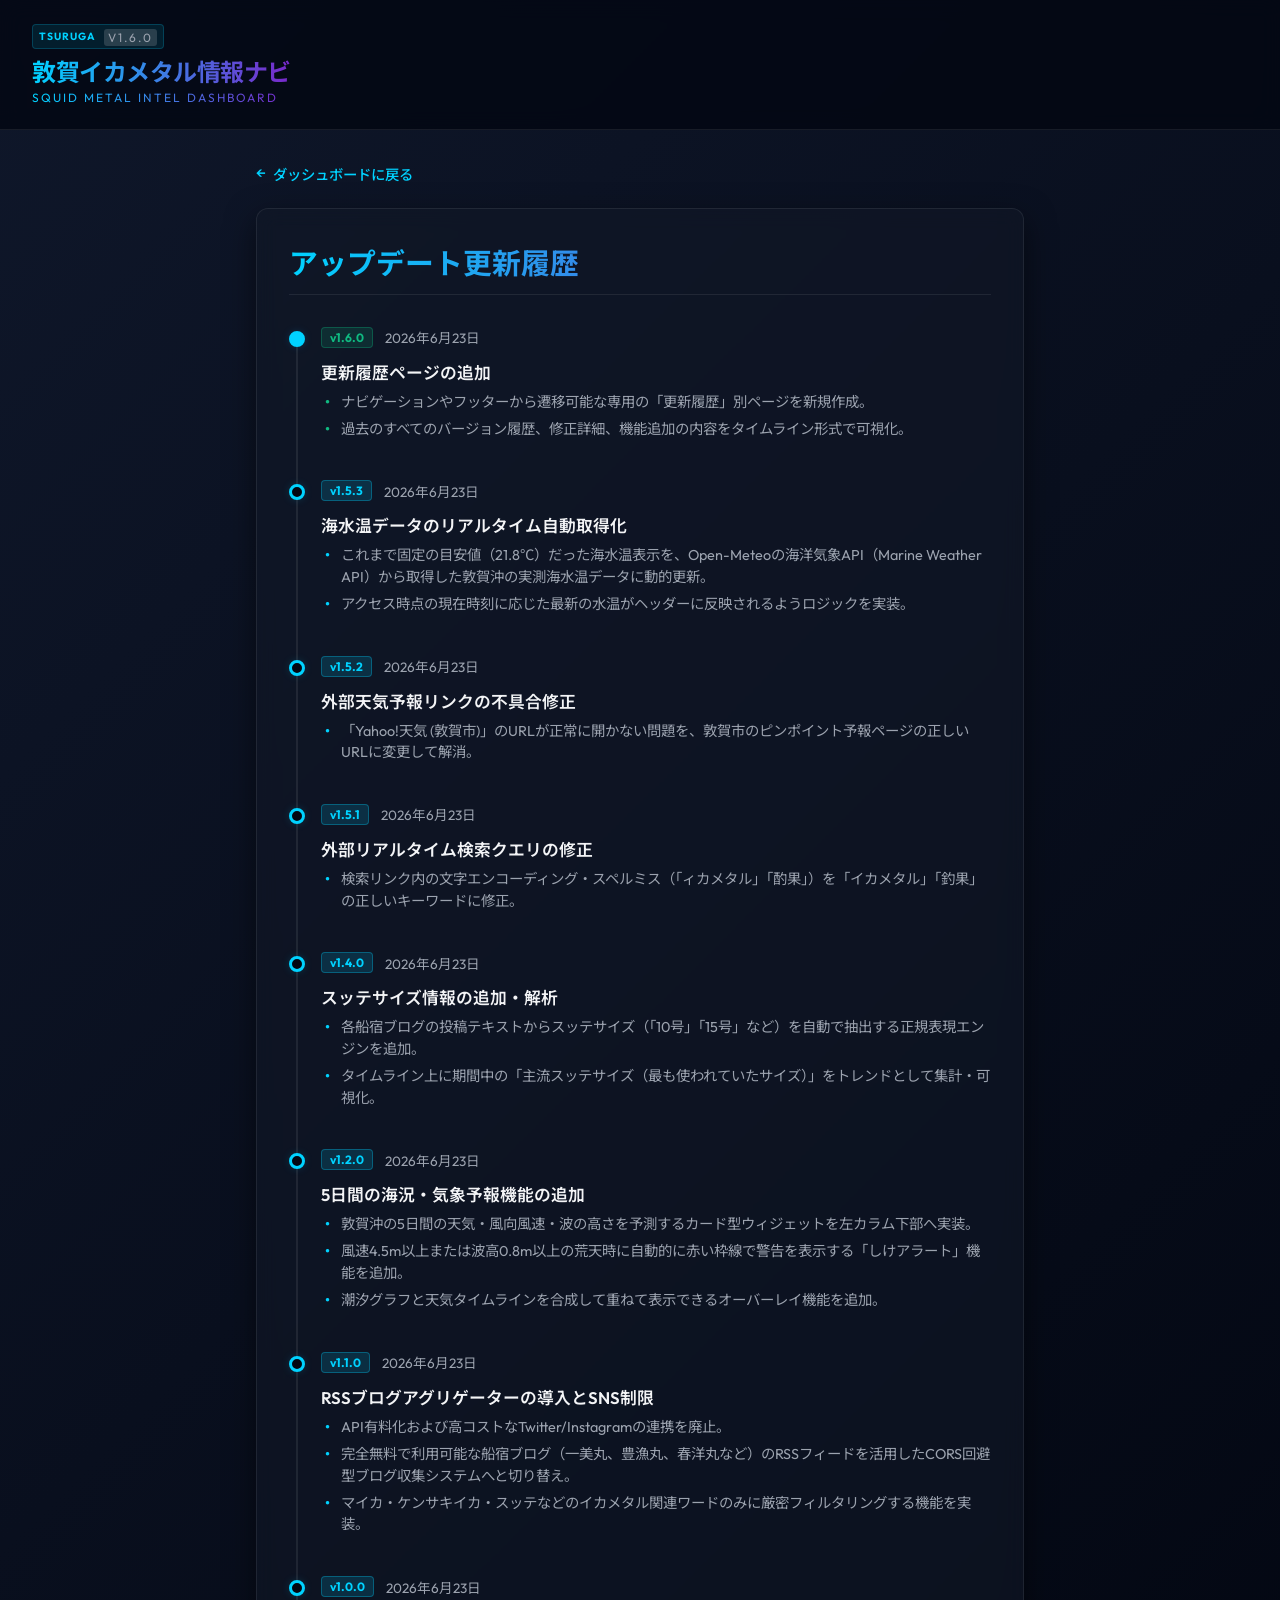
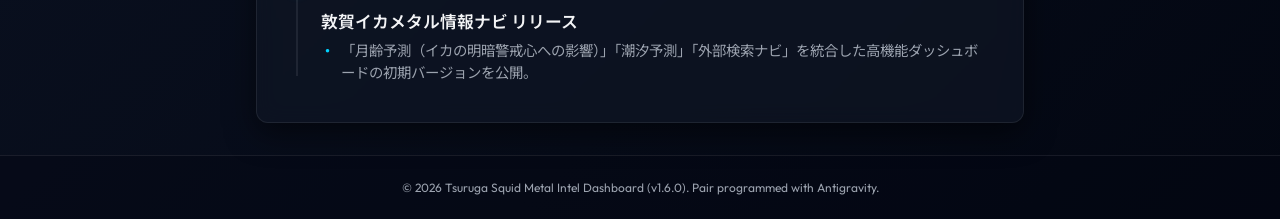
==== changelog.html @ 4ac55a9b "Add files via upload" ====
<!DOCTYPE html>
<html lang="ja">
<head>
  <meta charset="UTF-8">
  <meta name="viewport" content="width=device-width, initial-scale=1.0">
  <title>更新履歴 | 敦賀イカメタル情報ナビ</title>
  <link rel="preconnect" href="https://fonts.googleapis.com">
  <link rel="preconnect" href="https://fonts.gstatic.com" crossorigin>
  <link href="https://fonts.googleapis.com/css2?family=Outfit:wght@300;400;600;700&family=Noto+Sans+JP:wght@300;400;500;700&display=swap" rel="stylesheet">
  <link rel="stylesheet" href="style.css">
  <style>
    .changelog-container {
      max-width: 800px;
      margin: 2rem auto;
      padding: 0 1rem;
      flex: 1;
    }
    .back-link-wrapper {
      margin-bottom: 1.5rem;
    }
    .back-btn {
      display: inline-flex;
      align-items: center;
      gap: 0.5rem;
      color: var(--primary);
      text-decoration: none;
      font-size: 0.9rem;
      font-weight: 500;
      transition: opacity 0.2s ease;
    }
    .back-btn:hover {
      opacity: 0.8;
    }
    .changelog-card {
      background: var(--panel-bg);
      backdrop-filter: blur(10px);
      border: 1px solid var(--border-color);
      border-radius: 12px;
      padding: 2rem;
      box-shadow: 0 10px 30px rgba(0, 0, 0, 0.5);
    }
    .changelog-title {
      font-size: 1.8rem;
      font-weight: 700;
      margin-bottom: 2rem;
      background: var(--accent-gradient);
      -webkit-background-clip: text;
      -webkit-text-fill-color: transparent;
      border-bottom: 1px solid var(--border-color);
      padding-bottom: 0.75rem;
    }
    .timeline {
      position: relative;
      padding-left: 2rem;
    }
    .timeline::before {
      content: '';
      position: absolute;
      left: 7px;
      top: 0.5rem;
      bottom: 0.5rem;
      width: 2px;
      background: var(--border-color);
    }
    .timeline-item {
      position: relative;
      margin-bottom: 2.5rem;
    }
    .timeline-item:last-child {
      margin-bottom: 0;
    }
    .timeline-marker {
      position: absolute;
      left: -2rem;
      top: 0.25rem;
      width: 16px;
      height: 16px;
      border-radius: 50%;
      background: var(--bg-color);
      border: 3px solid var(--primary);
      box-shadow: 0 0 8px var(--primary-glow);
    }
    .timeline-item.latest .timeline-marker {
      background: var(--primary);
      animation: pulse 2s infinite;
    }
    .version-header {
      display: flex;
      align-items: center;
      gap: 0.75rem;
      margin-bottom: 0.75rem;
      flex-wrap: wrap;
    }
    .ver-badge {
      background: rgba(0, 210, 255, 0.15);
      color: var(--primary);
      border: 1px solid rgba(0, 210, 255, 0.3);
      font-size: 0.75rem;
      font-weight: 700;
      padding: 2px 8px;
      border-radius: 4px;
    }
    .timeline-item.latest .ver-badge {
      background: rgba(16, 185, 129, 0.15);
      color: var(--success);
      border-color: rgba(16, 185, 129, 0.3);
    }
    .ver-date {
      color: var(--text-secondary);
      font-size: 0.85rem;
    }
    .ver-summary {
      font-size: 1.05rem;
      font-weight: 600;
      color: var(--text-primary);
      margin-bottom: 0.5rem;
    }
    .ver-details {
      list-style-type: none;
      padding-left: 0;
    }
    .ver-details li {
      position: relative;
      padding-left: 1.25rem;
      margin-bottom: 0.35rem;
      font-size: 0.9rem;
      color: var(--text-secondary);
      line-height: 1.5;
    }
    .ver-details li::before {
      content: '•';
      position: absolute;
      left: 0.25rem;
      color: var(--primary);
      font-weight: bold;
    }
    .timeline-item.latest .ver-details li::before {
      color: var(--success);
    }
    
    @keyframes pulse {
      0% {
        box-shadow: 0 0 0 0 rgba(0, 210, 255, 0.7);
      }
      70% {
        box-shadow: 0 0 0 6px rgba(0, 210, 255, 0);
      }
      100% {
        box-shadow: 0 0 0 0 rgba(0, 210, 255, 0);
      }
    }
  </style>
</head>
<body class="dark-theme">
  <header class="app-header">
    <div class="header-logo-section">
      <div class="header-badge">TSURUGA <span class="version-badge">v1.6.0</span></div>
      <h1>敦賀イカメタル情報ナビ <span>Squid Metal Intel Dashboard</span></h1>
    </div>
  </header>

  <div class="changelog-container">
    <div class="back-link-wrapper">
      <a href="index.html" class="back-btn">
        <span>←</span> ダッシュボードに戻る
      </a>
    </div>

    <div class="changelog-card">
      <h2 class="changelog-title">アップデート更新履歴</h2>
      
      <div class="timeline">
        <!-- v1.6.0 -->
        <div class="timeline-item latest">
          <div class="timeline-marker"></div>
          <div class="version-header">
            <span class="ver-badge">v1.6.0</span>
            <span class="ver-date">2026年6月23日</span>
          </div>
          <div class="ver-summary">更新履歴ページの追加</div>
          <ul class="ver-details">
            <li>ナビゲーションやフッターから遷移可能な専用の「更新履歴」別ページを新規作成。</li>
            <li>過去のすべてのバージョン履歴、修正詳細、機能追加の内容をタイムライン形式で可視化。</li>
          </ul>
        </div>

        <!-- v1.5.3 -->
        <div class="timeline-item">
          <div class="timeline-marker"></div>
          <div class="version-header">
            <span class="ver-badge">v1.5.3</span>
            <span class="ver-date">2026年6月23日</span>
          </div>
          <div class="ver-summary">海水温データのリアルタイム自動取得化</div>
          <ul class="ver-details">
            <li>これまで固定の目安値（21.8℃）だった海水温表示を、Open-Meteoの海洋気象API（Marine Weather API）から取得した敦賀沖の実測海水温データに動的更新。</li>
            <li>アクセス時点の現在時刻に応じた最新の水温がヘッダーに反映されるようロジックを実装。</li>
          </ul>
        </div>

        <!-- v1.5.2 -->
        <div class="timeline-item">
          <div class="timeline-marker"></div>
          <div class="version-header">
            <span class="ver-badge">v1.5.2</span>
            <span class="ver-date">2026年6月23日</span>
          </div>
          <div class="ver-summary">外部天気予報リンクの不具合修正</div>
          <ul class="ver-details">
            <li>「Yahoo!天気 (敦賀市)」のURLが正常に開かない問題を、敦賀市のピンポイント予報ページの正しいURLに変更して解消。</li>
          </ul>
        </div>

        <!-- v1.5.0 - v1.5.1 -->
        <div class="timeline-item">
          <div class="timeline-marker"></div>
          <div class="version-header">
            <span class="ver-badge">v1.5.1</span>
            <span class="ver-date">2026年6月23日</span>
          </div>
          <div class="ver-summary">外部リアルタイム検索クエリの修正</div>
          <ul class="ver-details">
            <li>検索リンク内の文字エンコーディング・スペルミス（「ィカメタル」「酌果」）を「イカメタル」「釣果」の正しいキーワードに修正。</li>
          </ul>
        </div>

        <!-- v1.3.0 - v1.4.0 -->
        <div class="timeline-item">
          <div class="timeline-marker"></div>
          <div class="version-header">
            <span class="ver-badge">v1.4.0</span>
            <span class="ver-date">2026年6月23日</span>
          </div>
          <div class="ver-summary">スッテサイズ情報の追加・解析</div>
          <ul class="ver-details">
            <li>各船宿ブログの投稿テキストからスッテサイズ（「10号」「15号」など）を自動で抽出する正規表現エンジンを追加。</li>
            <li>タイムライン上に期間中の「主流スッテサイズ（最も使われていたサイズ）」をトレンドとして集計・可視化。</li>
          </ul>
        </div>

        <!-- v1.2.0 -->
        <div class="timeline-item">
          <div class="timeline-marker"></div>
          <div class="version-header">
            <span class="ver-badge">v1.2.0</span>
            <span class="ver-date">2026年6月23日</span>
          </div>
          <div class="ver-summary">5日間の海況・気象予報機能の追加</div>
          <ul class="ver-details">
            <li>敦賀沖の5日間の天気・風向風速・波の高さを予測するカード型ウィジェットを左カラム下部へ実装。</li>
            <li>風速4.5m以上または波高0.8m以上の荒天時に自動的に赤い枠線で警告を表示する「しけアラート」機能を追加。</li>
            <li>潮汐グラフと天気タイムラインを合成して重ねて表示できるオーバーレイ機能を追加。</li>
          </ul>
        </div>

        <!-- v1.1.0 -->
        <div class="timeline-item">
          <div class="timeline-marker"></div>
          <div class="version-header">
            <span class="ver-badge">v1.1.0</span>
            <span class="ver-date">2026年6月23日</span>
          </div>
          <div class="ver-summary">RSSブログアグリゲーターの導入とSNS制限</div>
          <ul class="ver-details">
            <li>API有料化および高コストなTwitter/Instagramの連携を廃止。</li>
            <li>完全無料で利用可能な船宿ブログ（一美丸、豊漁丸、春洋丸など）のRSSフィードを活用したCORS回避型ブログ収集システムへと切り替え。</li>
            <li>マイカ・ケンサキイカ・スッテなどのイカメタル関連ワードのみに厳密フィルタリングする機能を実装。</li>
          </ul>
        </div>

        <!-- v1.0.0 -->
        <div class="timeline-item">
          <div class="timeline-marker"></div>
          <div class="version-header">
            <span class="ver-badge">v1.0.0</span>
            <span class="ver-date">2026年6月23日</span>
          </div>
          <div class="ver-summary">敦賀イカメタル情報ナビ リリース</div>
          <ul class="ver-details">
            <li>「月齢予測（イカの明暗警戒心への影響）」「潮汐予測」「外部検索ナビ」を統合した高機能ダッシュボードの初期バージョンを公開。</li>
          </ul>
        </div>
      </div>
    </div>
  </div>

  <footer class="app-footer">
    <p>&copy; 2026 Tsuruga Squid Metal Intel Dashboard (v1.6.0). Pair programmed with Antigravity.</p>
  </footer>
</body>
</html>
---- style.css ----
:root {
  --bg-color: #030712;
  --panel-bg: rgba(17, 24, 39, 0.6);
  --border-color: rgba(255, 255, 255, 0.08);
  --text-primary: #f3f4f6;
  --text-secondary: #9ca3af;
  
  --primary: #00d2ff;
  --primary-glow: rgba(0, 210, 255, 0.15);
  --success: #10b981;
  --warning: #f59e0b;
  --danger: #ef4444;
  
  --twitter: #1da1f2;
  --instagram: linear-gradient(45deg, #f09433 0%, #e6683c 25%, #dc2743 50%, #cc2366 75%, #bc1888 100%);
  --blog: #10b981;

  --ocean-gradient: linear-gradient(135deg, #0f172a 0%, #030712 100%);
  --accent-gradient: linear-gradient(90deg, #00d2ff 0%, #7928ca 100%);
  --moon-gradient: radial-gradient(circle at 30% 30%, #fffae0 0%, #dfd3a8 70%, #9e936d 100%);
}

* {
  box-sizing: border-box;
  margin: 0;
  padding: 0;
  font-family: 'Outfit', 'Noto Sans JP', sans-serif;
  scrollbar-width: thin;
  scrollbar-color: rgba(255, 255, 255, 0.2) transparent;
}

/* Scrollbar customization */
::-webkit-scrollbar {
  width: 6px;
  height: 6px;
}
::-webkit-scrollbar-track {
  background: transparent;
}
::-webkit-scrollbar-thumb {
  background: rgba(255, 255, 255, 0.2);
  border-radius: 4px;
}
::-webkit-scrollbar-thumb:hover {
  background: rgba(255, 255, 255, 0.4);
}

body {
  background: var(--bg-color);
  background-image: var(--ocean-gradient);
  color: var(--text-primary);
  min-height: 100vh;
  display: flex;
  flex-direction: column;
}

/* Header */
.app-header {
  display: flex;
  justify-content: space-between;
  align-items: center;
  padding: 1.5rem 2rem;
  background: rgba(3, 7, 18, 0.8);
  backdrop-filter: blur(10px);
  border-bottom: 1px solid var(--border-color);
}

.header-logo-section h1 {
  font-size: 1.5rem;
  font-weight: 700;
  letter-spacing: -0.5px;
  background: var(--accent-gradient);
  -webkit-background-clip: text;
  -webkit-text-fill-color: transparent;
  display: flex;
  flex-direction: column;
}

.header-logo-section span {
  font-size: 0.75rem;
  font-weight: 400;
  letter-spacing: 2px;
  color: var(--text-secondary);
  text-transform: uppercase;
  margin-top: 2px;
}

.header-badge {
  display: flex;
  align-items: center;
  gap: 0.5rem;
  background: rgba(0, 210, 255, 0.1);
  color: var(--primary);
  border: 1px solid rgba(0, 210, 255, 0.2);
  font-size: 0.65rem;
  font-weight: 700;
  padding: 2px 6px;
  border-radius: 4px;
  letter-spacing: 1px;
  margin-bottom: 0.25rem;
  width: fit-content;
}

.version-badge {
  background: rgba(255, 255, 255, 0.15);
  color: white;
  padding: 1px 4px;
  border-radius: 3px;
  font-size: 0.6rem;
  font-weight: 400;
}

.header-stats {
  display: flex;
  gap: 2rem;
}

.stat-item {
  display: flex;
  flex-direction: column;
  align-items: flex-end;
}

.stat-item .label {
  font-size: 0.7rem;
  color: var(--text-secondary);
  text-transform: uppercase;
  letter-spacing: 0.5px;
}

.stat-item .value {
  font-size: 1.2rem;
  font-weight: 600;
  color: var(--primary);
}

/* Dashboard Layout (2 Columns) */
.dashboard-grid {
  display: grid;
  grid-template-columns: 1fr 1.6fr;
  gap: 1.5rem;
  padding: 1.5rem 2rem;
  flex-grow: 1;
}

@media (max-width: 1000px) {
  .dashboard-grid {
    grid-template-columns: 1fr;
  }
}

/* Card Styling */
.grid-card {
  background: var(--panel-bg);
  backdrop-filter: blur(12px);
  -webkit-backdrop-filter: blur(12px);
  border: 1px solid var(--border-color);
  border-radius: 16px;
  display: flex;
  flex-direction: column;
  overflow: hidden;
  position: relative;
  transition: transform 0.2s ease, box-shadow 0.2s ease;
}

.grid-card:hover {
  box-shadow: 0 8px 30px rgba(0, 0, 0, 0.4);
}

.card-header {
  padding: 1.25rem;
  border-bottom: 1px solid var(--border-color);
  display: flex;
  align-items: center;
  gap: 0.75rem;
  background: rgba(255, 255, 255, 0.02);
}

.header-icon {
  font-size: 1.25rem;
}

.card-header h2 {
  font-size: 1.1rem;
  font-weight: 600;
}

.card-content {
  padding: 1.25rem;
  display: flex;
  flex-direction: column;
  gap: 1.25rem;
  flex-grow: 1;
}

.divider {
  height: 1px;
  background: var(--border-color);
  width: 100%;
}

/* Moon Layout & Forecast */
.moon-visual-wrapper {
  display: flex;
  flex-direction: column;
  gap: 1.25rem;
  background: rgba(255, 255, 255, 0.02);
  padding: 1.25rem;
  border-radius: 12px;
  border: 1px solid rgba(255, 255, 255, 0.04);
}

.moon-main-section {
  display: flex;
  align-items: center;
  gap: 1.5rem;
}

.moon-disk {
  position: relative;
  width: 64px;
  height: 64px;
  border-radius: 50%;
  background: var(--moon-gradient);
  overflow: hidden;
  box-shadow: 0 0 16px rgba(255, 250, 224, 0.3);
  flex-shrink: 0;
}

.moon-shadow {
  position: absolute;
  top: 0;
  left: 0;
  width: 100%;
  height: 100%;
  background: rgba(3, 7, 18, 0.85);
  border-radius: 50%;
  transition: transform 0.3s ease;
}

.moon-details h3 {
  font-size: 0.85rem;
  color: var(--text-secondary);
  margin-bottom: 0.25rem;
}

.moon-age-text {
  font-size: 1.1rem;
  font-weight: 600;
}

.moon-light-text {
  font-size: 0.8rem;
  color: var(--text-secondary);
}

.moon-forecast-section {
  display: flex;
  flex-direction: column;
  gap: 0.5rem;
}

.moon-forecast-section h4 {
  font-size: 0.75rem;
  color: var(--text-secondary);
  text-transform: uppercase;
  letter-spacing: 0.5px;
}

.forecast-row {
  display: grid;
  grid-template-columns: repeat(4, 1fr);
  gap: 0.5rem;
}

.forecast-item {
  background: rgba(255, 255, 255, 0.02);
  border: 1px solid rgba(255, 255, 255, 0.05);
  padding: 0.6rem 0.4rem;
  border-radius: 8px;
  text-align: center;
  display: flex;
  flex-direction: column;
  gap: 0.2;
}

.forecast-date {
  font-size: 0.65rem;
  color: var(--text-secondary);
  font-weight: 500;
}

.forecast-age {
  font-size: 0.85rem;
  font-weight: 700;
  color: var(--primary);
}

.forecast-name {
  font-size: 0.65rem;
  color: var(--text-primary);
}

.forecast-ill {
  font-size: 0.65rem;
  color: var(--text-secondary);
}

.tackle-tip {
  font-size: 0.75rem;
  color: var(--primary);
  line-height: 1.4;
  border-top: 1px dashed rgba(255, 255, 255, 0.06);
  padding-top: 0.75rem;
}

/* Tide Graph & Times */
.tide-graph-section h3, .weather-wind-widget h3, .sns-feed-section h3 {
  font-size: 0.85rem;
  color: var(--text-secondary);
  text-transform: uppercase;
  letter-spacing: 0.5px;
  margin-bottom: 0.75rem;
}

.canvas-container {
  width: 100%;
  height: 120px;
  position: relative;
}

.tide-times {
  display: flex;
  justify-content: space-between;
  margin-top: 0.5rem;
}

.tide-time-box {
  background: rgba(255, 255, 255, 0.03);
  padding: 0.4rem 0.6rem;
  border-radius: 6px;
  border: 1px solid rgba(255, 255, 255, 0.05);
  text-align: center;
}

.tide-time-box .time-lbl {
  font-size: 0.65rem;
  color: var(--text-secondary);
  display: block;
}

.tide-time-box .time-val {
  font-size: 0.8rem;
  font-weight: 600;
}

/* 5-Day Weather Forecast Widget */
.weather-forecast-grid {
  display: grid;
  grid-template-columns: repeat(5, 1fr);
  gap: 0.4rem;
  margin-top: 0.5rem;
}

.weather-forecast-card {
  background: rgba(255, 255, 255, 0.02);
  border: 1px solid rgba(255, 255, 255, 0.05);
  padding: 0.6rem 0.4rem;
  border-radius: 8px;
  text-align: center;
  display: flex;
  flex-direction: column;
  gap: 0.3rem;
  transition: transform 0.2s, border-color 0.2s;
}

.weather-forecast-card:hover {
  transform: translateY(-1px);
  border-color: rgba(255, 255, 255, 0.1);
}

.weather-forecast-card.rough-sea {
  border-color: rgba(239, 68, 68, 0.3);
  background: rgba(239, 68, 68, 0.01);
}

.weather-forecast-card .w-date {
  font-size: 0.65rem;
  color: var(--text-secondary);
  font-weight: 500;
}

.weather-forecast-card .w-icon {
  font-size: 1.2rem;
  margin: 0.1rem 0;
}

.weather-forecast-card .w-cond {
  font-size: 0.65rem;
  font-weight: 600;
  color: var(--text-primary);
}

.weather-forecast-card .w-wind {
  font-size: 0.6rem;
  color: var(--text-secondary);
  line-height: 1.25;
}

.weather-forecast-card .w-wave {
  font-size: 0.65rem;
  font-weight: 700;
  color: var(--primary);
}

.weather-forecast-card.rough-sea .w-wave {
  color: var(--danger);
}

/* Timeline Trend Styles (Grouped by 3 days) */
.trends-timeline-section {
  display: flex;
  flex-direction: column;
  gap: 0.75rem;
}

.trends-section-header {
  display: flex;
  justify-content: space-between;
  align-items: center;
}

.trends-section-header h3 {
  font-size: 0.85rem;
  color: var(--text-secondary);
  text-transform: uppercase;
  letter-spacing: 0.5px;
  margin-bottom: 0;
}

.timeline-helper-text {
  font-size: 0.65rem;
  color: var(--text-secondary);
  opacity: 0.7;
}

.trends-timeline {
  display: flex;
  gap: 1rem;
  overflow-x: auto;
  padding: 0.25rem 0.25rem 0.75rem 0.25rem;
}

.timeline-period-card {
  flex: 0 0 170px;
  background: rgba(255, 255, 255, 0.02);
  border: 1px solid rgba(255, 255, 255, 0.04);
  padding: 1rem;
  border-radius: 12px;
  display: flex;
  flex-direction: column;
  gap: 0.65rem;
  transition: transform 0.2s, border-color 0.2s;
  position: relative;
}

.timeline-period-card:hover {
  transform: translateY(-2px);
  border-color: rgba(0, 210, 255, 0.2);
}

.timeline-period-card.has-data {
  border-top: 3px solid var(--primary);
  background: rgba(0, 210, 255, 0.01);
}

.timeline-period-card.no-data {
  opacity: 0.5;
}

.period-label {
  font-size: 0.75rem;
  font-weight: 700;
  color: var(--text-primary);
  background: rgba(255, 255, 255, 0.05);
  padding: 3px 6px;
  border-radius: 6px;
  text-align: center;
}

.period-stat {
  display: flex;
  flex-direction: column;
  gap: 0.15rem;
}

.period-stat-lbl {
  color: var(--text-secondary);
  font-size: 0.65rem;
  text-align: left;
}

.period-stat-val {
  font-size: 0.85rem;
  font-weight: 700;
  color: var(--primary);
  text-align: right;
}

.period-stat-val.ct-val {
  color: var(--success);
}

.color-tag {
  font-size: 0.65rem;
  padding: 2px 6px;
  border-radius: 12px;
  font-weight: 600;
  display: inline-block;
}

.col-redgreen {
  background: linear-gradient(90deg, #dc2626 50%, #16a34a 50%);
  color: white;
}

.col-purple {
  background: #7c3aed;
  color: white;
  box-shadow: 0 0 10px rgba(124, 58, 237, 0.2);
}

.col-glow {
  background: #eab308;
  color: black;
  box-shadow: 0 0 10px rgba(234, 179, 8, 0.2);
}

.col-redyellow {
  background: linear-gradient(90deg, #dc2626 50%, #eab308 50%);
  color: white;
}

.col-blue {
  background: #2563eb;
  color: white;
}

/* Feed Section Styles */
.feed-item {
  background: rgba(255, 255, 255, 0.02);
  border: 1px solid rgba(255, 255, 255, 0.04);
  border-left: 4px solid var(--text-secondary);
  padding: 0.85rem;
  border-radius: 8px;
  display: flex;
  flex-direction: column;
  gap: 0.5rem;
}

.feed-item.media-twitter {
  border-left-color: var(--twitter);
}

.feed-item.media-instagram {
  border-left-color: #dc2743;
}

.feed-item.media-blog {
  border-left-color: var(--blog);
}

.feed-item-header {
  display: flex;
  justify-content: space-between;
  font-size: 0.75rem;
}

.feed-poster {
  font-weight: 600;
}

.feed-poster a {
  color: var(--text-primary);
  text-decoration: none;
  display: inline-flex;
  align-items: center;
  gap: 2px;
}

.feed-poster a:hover {
  color: var(--primary);
}

.feed-media-badge {
  padding: 2px 6px;
  border-radius: 4px;
  font-weight: 600;
  font-size: 0.65rem;
  color: white;
}

.badge-twitter {
  background: var(--twitter);
}

.badge-instagram {
  background: var(--instagram);
}

.badge-blog {
  background: var(--blog);
}

.feed-body {
  font-size: 0.8rem;
  color: var(--text-secondary);
  line-height: 1.4;
}

.feed-extracted-data {
  display: flex;
  gap: 0.5rem;
  flex-wrap: wrap;
  border-top: 1px dashed rgba(255, 255, 255, 0.05);
  padding-top: 6px;
  margin-top: 2px;
}

.extracted-badge {
  font-size: 0.7rem;
  padding: 2px 6px;
  border-radius: 4px;
}

.ext-catch {
  background: rgba(16, 185, 129, 0.1);
  color: var(--success);
  border: 1px solid rgba(16, 185, 129, 0.2);
}

.ext-depth {
  background: rgba(0, 210, 255, 0.1);
  color: var(--primary);
  border: 1px solid rgba(0, 210, 255, 0.2);
}

.ext-color {
  background: rgba(245, 158, 11, 0.1);
  color: var(--warning);
  border: 1px solid rgba(245, 158, 11, 0.2);
}

.ext-sutte {
  background: rgba(139, 92, 246, 0.1);
  color: #a78bfa;
  border: 1px solid rgba(139, 92, 246, 0.2);
}

/* Sync Loading Overlay */
.sync-loader-overlay {
  position: absolute;
  top: 0;
  left: 0;
  width: 100%;
  height: 100%;
  background: rgba(3, 7, 18, 0.9);
  display: flex;
  flex-direction: column;
  justify-content: center;
  align-items: center;
  gap: 1rem;
  z-index: 10;
  backdrop-filter: blur(8px);
}

.loader-spinner {
  width: 40px;
  height: 40px;
  border: 4px solid rgba(0, 210, 255, 0.1);
  border-top-color: var(--primary);
  border-radius: 50%;
  animation: spin 1s linear infinite;
}

@keyframes spin {
  to { transform: rotate(360deg); }
}

.hidden {
  display: none !important;
}

.feed-controls {
  display: flex;
  flex-direction: column;
  gap: 0.75rem;
  margin-bottom: 1rem;
}

#feed-search {
  width: 100%;
  background: rgba(3, 7, 18, 0.5);
  border: 1px solid var(--border-color);
  padding: 0.6rem 0.8rem;
  border-radius: 8px;
  color: var(--text-primary);
  font-size: 0.85rem;
}

#feed-search:focus {
  outline: none;
  border-color: var(--primary);
}

.media-filter-bar {
  display: flex;
  gap: 0.4rem;
  flex-wrap: wrap;
}

.m-filter-btn {
  background: rgba(255, 255, 255, 0.03);
  border: 1px solid rgba(255, 255, 255, 0.06);
  padding: 4px 10px;
  border-radius: 6px;
  color: var(--text-secondary);
  font-size: 0.7rem;
  cursor: pointer;
  transition: all 0.2s;
}

.m-filter-btn:hover, .m-filter-btn.active {
  background: rgba(255, 255, 255, 0.1);
  color: var(--text-primary);
  border-color: rgba(255, 255, 255, 0.2);
}

.feed-list-container {
  max-height: 480px;
  overflow-y: auto;
  padding-right: 4px;
}

.feed-list {
  list-style: none;
  display: flex;
  flex-direction: column;
  gap: 0.75rem;
}

/* Footer */
.app-footer {
  text-align: center;
  padding: 1.5rem;
  font-size: 0.75rem;
  color: var(--text-secondary);
  border-top: 1px solid var(--border-color);
  background: rgba(3, 7, 18, 0.4);
}

/* Search Navigation Widget */
.search-nav-widget {
  display: flex;
  flex-direction: column;
  gap: 0.5rem;
}

.search-nav-links {
  display: grid;
  grid-template-columns: 1fr 1fr;
  gap: 0.5rem;
}

.search-nav-item {
  display: flex;
  align-items: center;
  gap: 0.75rem;
  background: rgba(255, 255, 255, 0.02);
  border: 1px solid rgba(255, 255, 255, 0.05);
  padding: 0.75rem;
  border-radius: 8px;
  text-decoration: none;
  color: var(--text-primary);
  transition: all 0.2s;
}

.search-nav-item:hover {
  background: rgba(0, 210, 255, 0.05);
  border-color: rgba(0, 210, 255, 0.2);
  transform: translateY(-1px);
}

.search-nav-icon {
  font-size: 1.25rem;
}

.search-nav-text {
  display: flex;
  flex-direction: column;
  gap: 0.1rem;
}

.search-nav-title {
  font-size: 0.75rem;
  font-weight: 600;
  color: var(--primary);
}

.search-nav-desc {
  font-size: 0.6rem;
  color: var(--text-secondary);
}

@media (max-width: 480px) {
  .search-nav-links {
    grid-template-columns: 1fr;
  }
}

/* Mobile Optimizations */
@media (max-width: 768px) {
  .app-header {
    flex-direction: column;
    align-items: flex-start;
    gap: 1rem;
    padding: 1.25rem 1rem;
  }
  
  .header-stats {
    width: 100%;
    display: flex;
    justify-content: space-between;
    gap: 0.5rem;
    border-top: 1px solid var(--border-color);
    padding-top: 0.75rem;
  }

  .stat-item {
    align-items: flex-start;
  }

  .dashboard-grid {
    padding: 1rem 0.75rem;
    gap: 1rem;
  }

  .moon-main-section {
    gap: 1rem;
  }

  .moon-disk {
    width: 52px;
    height: 52px;
  }

  .moon-age-text {
    font-size: 1rem;
  }
}

@media (max-width: 480px) {
  .forecast-row {
    grid-template-columns: repeat(2, 1fr);
    gap: 0.4rem;
  }

  .tide-times {
    display: grid;
    grid-template-columns: repeat(2, 1fr);
    gap: 0.4rem;
  }

  .tide-time-box {
    padding: 0.35rem;
  }

  .weather-forecast-grid {
    grid-template-columns: 1fr;
    gap: 0.4rem;
  }

  .weather-forecast-card {
    flex-direction: row;
    justify-content: space-between;
    align-items: center;
    padding: 0.6rem 0.8rem;
    text-align: left;
  }

  .weather-forecast-card .w-icon {
    font-size: 1rem;
    margin: 0;
  }

  .weather-forecast-card .w-wind {
    text-align: right;
  }

  .trends-timeline {
    gap: 0.75rem;
  }

  .timeline-period-card {
    flex: 0 0 145px;
    padding: 0.75rem;
  }

  .period-label {
    font-size: 0.7rem;
  }

  .media-filter-bar {
    display: grid;
    grid-template-columns: repeat(2, 1fr);
    gap: 0.35rem;
    width: 100%;
  }

  .m-filter-btn {
    text-align: center;
    padding: 6px;
  }
}
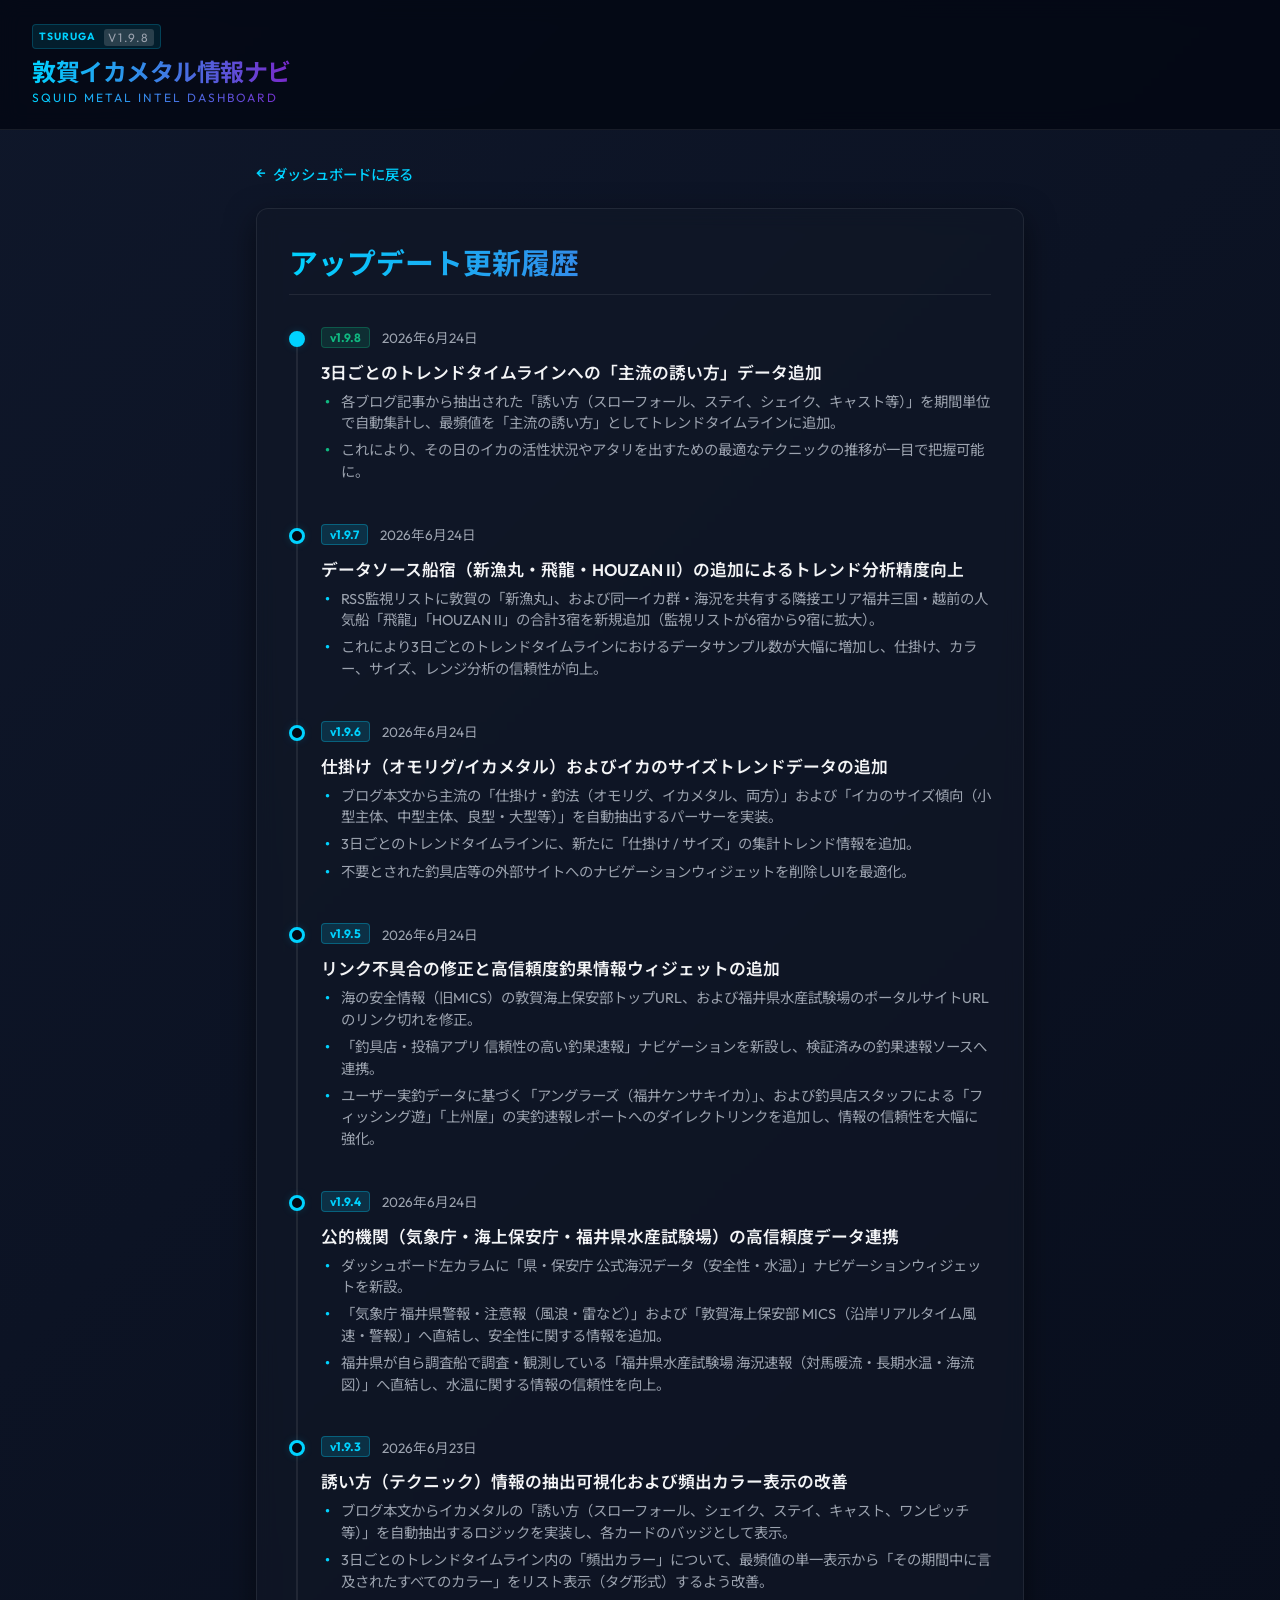
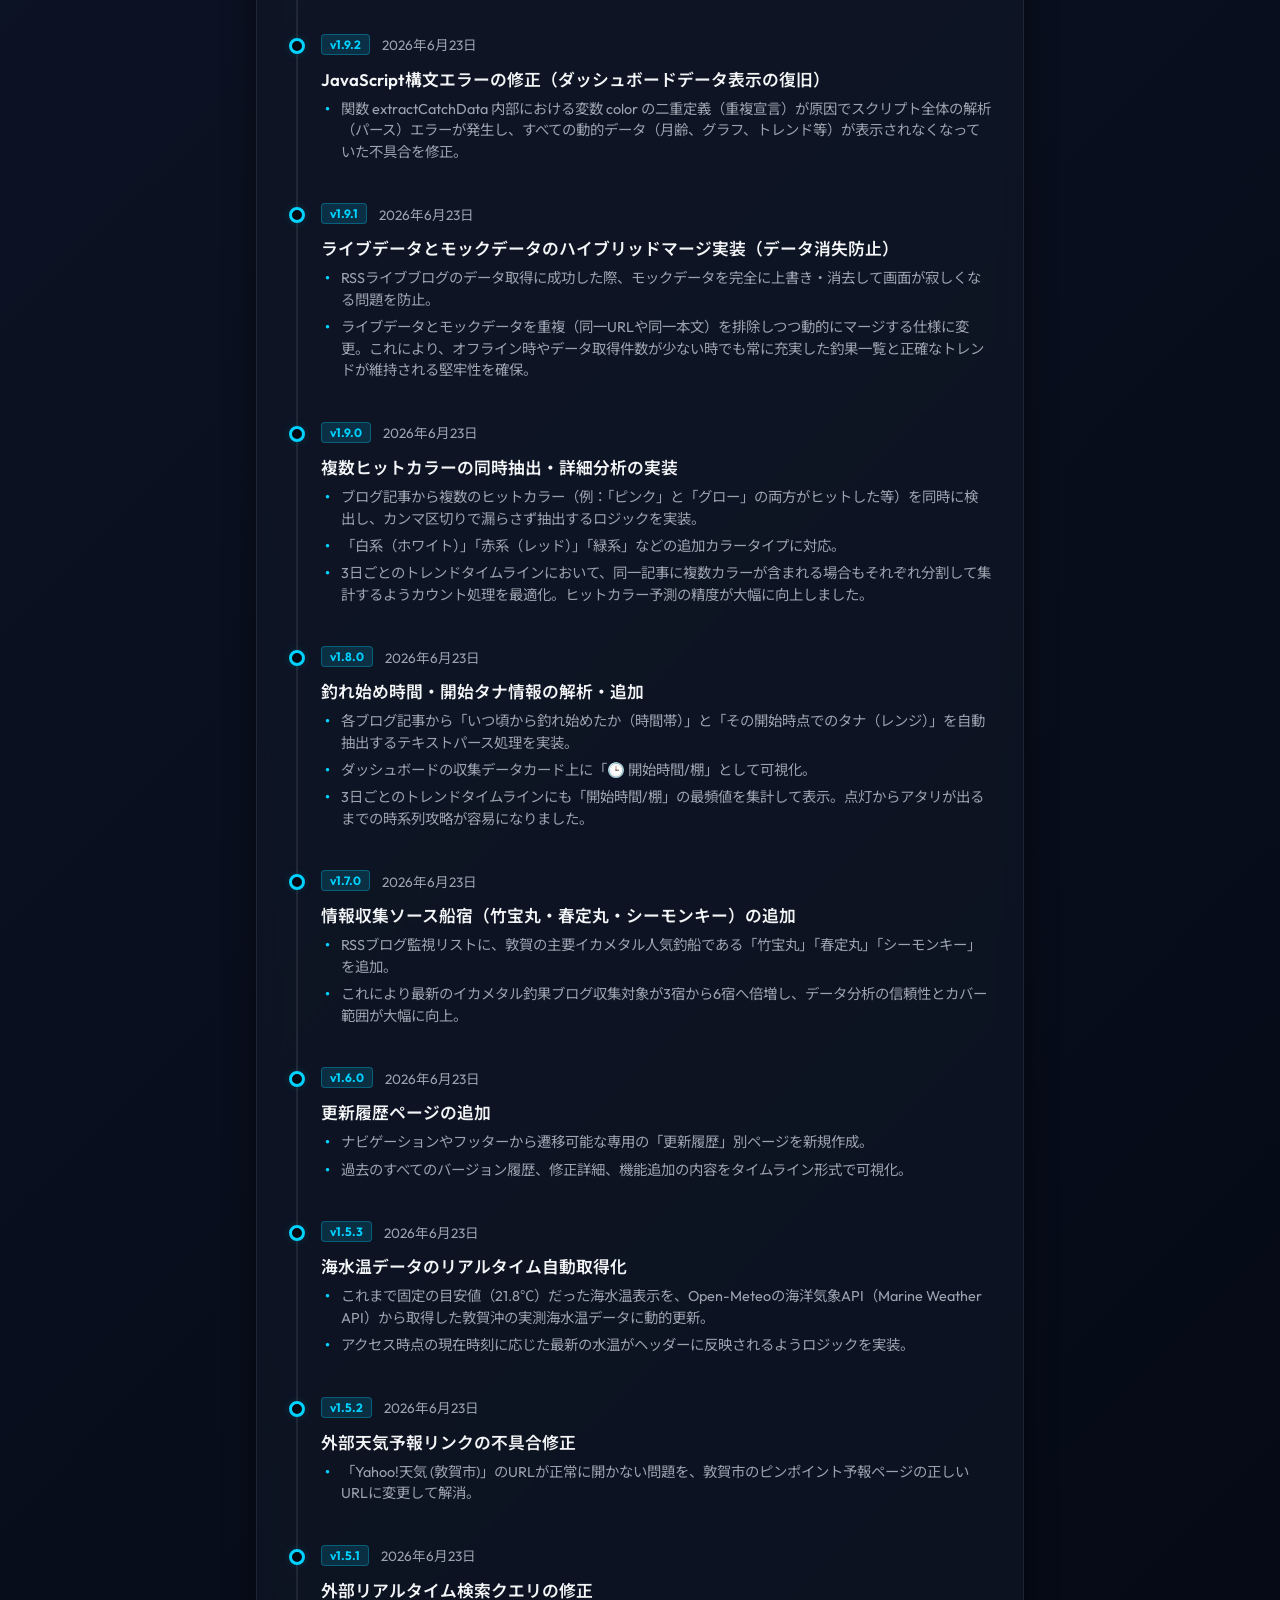
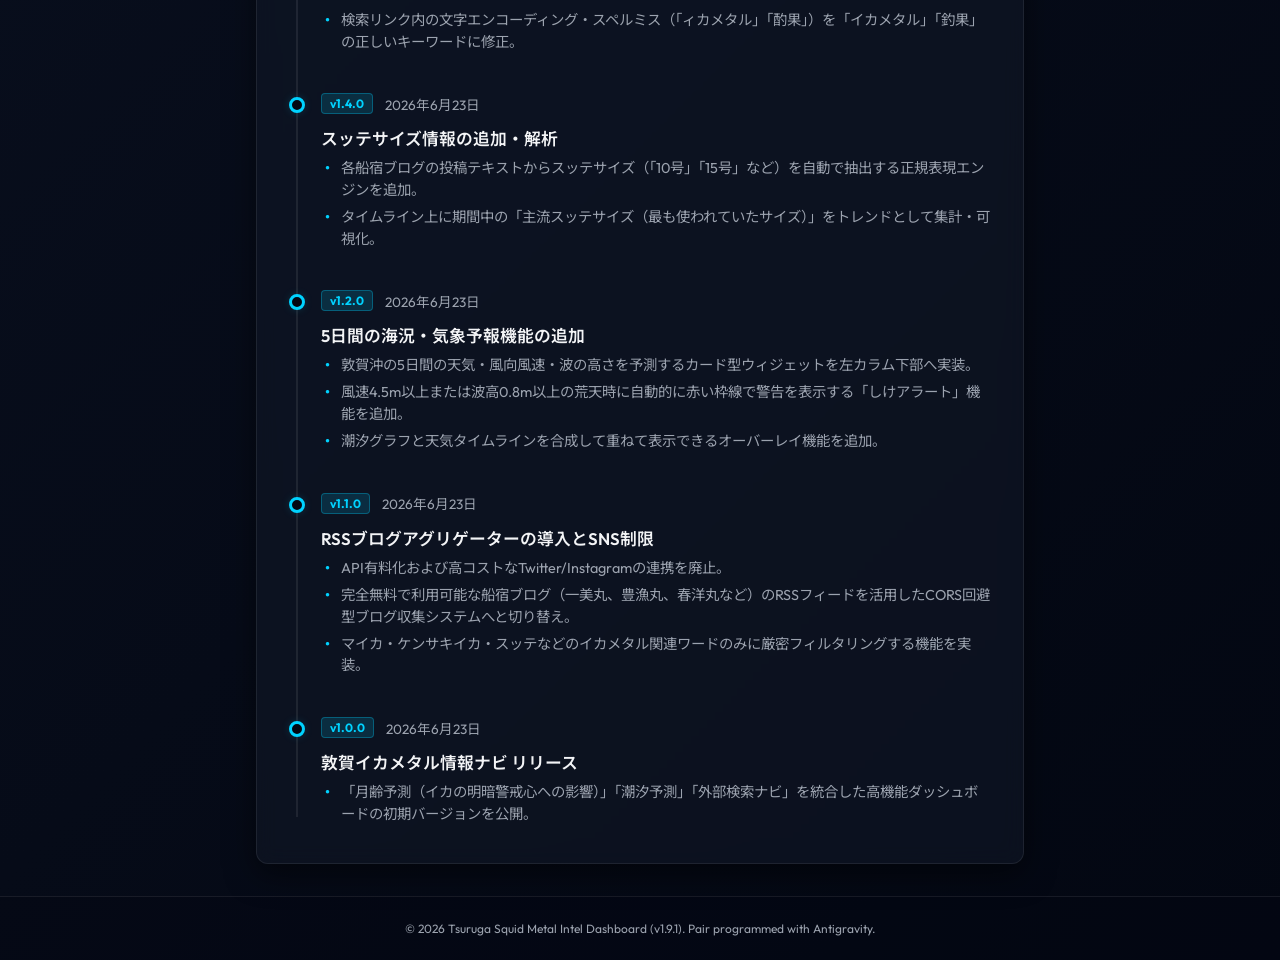
==== commit e3524e4e: "Add files via upload" ====
--- a/changelog.html
+++ b/changelog.html
@@ -154,7 +154,7 @@
 <body class="dark-theme">
   <header class="app-header">
     <div class="header-logo-section">
-      <div class="header-badge">TSURUGA <span class="version-badge">v1.6.0</span></div>
+      <div class="header-badge">TSURUGA <span class="version-badge">v1.9.8</span></div>
       <h1>敦賀イカメタル情報ナビ <span>Squid Metal Intel Dashboard</span></h1>
     </div>
   </header>
@@ -170,8 +170,166 @@
       <h2 class="changelog-title">アップデート更新履歴</h2>
       
       <div class="timeline">
+        <!-- v1.9.8 -->
+        <div class="timeline-item latest">
+          <div class="timeline-marker"></div>
+          <div class="version-header">
+            <span class="ver-badge">v1.9.8</span>
+            <span class="ver-date">2026年6月24日</span>
+          </div>
+          <div class="ver-summary">3日ごとのトレンドタイムラインへの「主流の誘い方」データ追加</div>
+          <ul class="ver-details">
+            <li>各ブログ記事から抽出された「誘い方（スローフォール、ステイ、シェイク、キャスト等）」を期間単位で自動集計し、最頻値を「主流の誘い方」としてトレンドタイムラインに追加。</li>
+            <li>これにより、その日のイカの活性状況やアタリを出すための最適なテクニックの推移が一目で把握可能に。</li>
+          </ul>
+        </div>
+
+        <!-- v1.9.7 -->
+        <div class="timeline-item">
+          <div class="timeline-marker"></div>
+          <div class="version-header">
+            <span class="ver-badge">v1.9.7</span>
+            <span class="ver-date">2026年6月24日</span>
+          </div>
+          <div class="ver-summary">データソース船宿（新漁丸・飛龍・HOUZAN II）の追加によるトレンド分析精度向上</div>
+          <ul class="ver-details">
+            <li>RSS監視リストに敦賀の「新漁丸」、および同一イカ群・海況を共有する隣接エリア福井三国・越前の人気船「飛龍」「HOUZAN II」の合計3宿を新規追加（監視リストが6宿から9宿に拡大）。</li>
+            <li>これにより3日ごとのトレンドタイムラインにおけるデータサンプル数が大幅に増加し、仕掛け、カラー、サイズ、レンジ分析の信頼性が向上。</li>
+          </ul>
+        </div>
+
+        <!-- v1.9.6 -->
+        <div class="timeline-item">
+          <div class="timeline-marker"></div>
+          <div class="version-header">
+            <span class="ver-badge">v1.9.6</span>
+            <span class="ver-date">2026年6月24日</span>
+          </div>
+          <div class="ver-summary">仕掛け（オモリグ/イカメタル）およびイカのサイズトレンドデータの追加</div>
+          <ul class="ver-details">
+            <li>ブログ本文から主流の「仕掛け・釣法（オモリグ、イカメタル、両方）」および「イカのサイズ傾向（小型主体、中型主体、良型・大型等）」を自動抽出するパーサーを実装。</li>
+            <li>3日ごとのトレンドタイムラインに、新たに「仕掛け / サイズ」の集計トレンド情報を追加。</li>
+            <li>不要とされた釣具店等の外部サイトへのナビゲーションウィジェットを削除しUIを最適化。</li>
+          </ul>
+        </div>
+
+        <!-- v1.9.5 -->
+        <div class="timeline-item">
+          <div class="timeline-marker"></div>
+          <div class="version-header">
+            <span class="ver-badge">v1.9.5</span>
+            <span class="ver-date">2026年6月24日</span>
+          </div>
+          <div class="ver-summary">リンク不具合の修正と高信頼度釣果情報ウィジェットの追加</div>
+          <ul class="ver-details">
+            <li>海の安全情報（旧MICS）の敦賀海上保安部トップURL、および福井県水産試験場のポータルサイトURLのリンク切れを修正。</li>
+            <li>「釣具店・投稿アプリ 信頼性の高い釣果速報」ナビゲーションを新設し、検証済みの釣果速報ソースへ連携。</li>
+            <li>ユーザー実釣データに基づく「アングラーズ（福井ケンサキイカ）」、および釣具店スタッフによる「フィッシング遊」「上州屋」の実釣速報レポートへのダイレクトリンクを追加し、情報の信頼性を大幅に強化。</li>
+          </ul>
+        </div>
+
+        <!-- v1.9.4 -->
+        <div class="timeline-item">
+          <div class="timeline-marker"></div>
+          <div class="version-header">
+            <span class="ver-badge">v1.9.4</span>
+            <span class="ver-date">2026年6月24日</span>
+          </div>
+          <div class="ver-summary">公的機関（気象庁・海上保安庁・福井県水産試験場）の高信頼度データ連携</div>
+          <ul class="ver-details">
+            <li>ダッシュボード左カラムに「県・保安庁 公式海況データ（安全性・水温）」ナビゲーションウィジェットを新設。</li>
+            <li>「気象庁 福井県警報・注意報（風浪・雷など）」および「敦賀海上保安部 MICS（沿岸リアルタイム風速・警報）」へ直結し、安全性に関する情報を追加。</li>
+            <li>福井県が自ら調査船で調査・観測している「福井県水産試験場 海況速報（対馬暖流・長期水温・海流図）」へ直結し、水温に関する情報の信頼性を向上。</li>
+          </ul>
+        </div>
+
+        <!-- v1.9.3 -->
+        <div class="timeline-item">
+          <div class="timeline-marker"></div>
+          <div class="version-header">
+            <span class="ver-badge">v1.9.3</span>
+            <span class="ver-date">2026年6月23日</span>
+          </div>
+          <div class="ver-summary">誘い方（テクニック）情報の抽出可視化および頻出カラー表示の改善</div>
+          <ul class="ver-details">
+            <li>ブログ本文からイカメタルの「誘い方（スローフォール、シェイク、ステイ、キャスト、ワンピッチ等）」を自動抽出するロジックを実装し、各カードのバッジとして表示。</li>
+            <li>3日ごとのトレンドタイムライン内の「頻出カラー」について、最頻値の単一表示から「その期間中に言及されたすべてのカラー」をリスト表示（タグ形式）するよう改善。</li>
+          </ul>
+        </div>
+
+        <!-- v1.9.2 -->
+        <div class="timeline-item">
+          <div class="timeline-marker"></div>
+          <div class="version-header">
+            <span class="ver-badge">v1.9.2</span>
+            <span class="ver-date">2026年6月23日</span>
+          </div>
+          <div class="ver-summary">JavaScript構文エラーの修正（ダッシュボードデータ表示の復旧）</div>
+          <ul class="ver-details">
+            <li>関数 <code>extractCatchData</code> 内部における変数 <code>color</code> の二重定義（重複宣言）が原因でスクリプト全体の解析（パース）エラーが発生し、すべての動的データ（月齢、グラフ、トレンド等）が表示されなくなっていた不具合を修正。</li>
+          </ul>
+        </div>
+
+        <!-- v1.9.1 -->
+        <div class="timeline-item">
+          <div class="timeline-marker"></div>
+          <div class="version-header">
+            <span class="ver-badge">v1.9.1</span>
+            <span class="ver-date">2026年6月23日</span>
+          </div>
+          <div class="ver-summary">ライブデータとモックデータのハイブリッドマージ実装（データ消失防止）</div>
+          <ul class="ver-details">
+            <li>RSSライブブログのデータ取得に成功した際、モックデータを完全に上書き・消去して画面が寂しくなる問題を防止。</li>
+            <li>ライブデータとモックデータを重複（同一URLや同一本文）を排除しつつ動的にマージする仕様に変更。これにより、オフライン時やデータ取得件数が少ない時でも常に充実した釣果一覧と正確なトレンドが維持される堅牢性を確保。</li>
+          </ul>
+        </div>
+
+        <!-- v1.9.0 -->
+        <div class="timeline-item">
+          <div class="timeline-marker"></div>
+          <div class="version-header">
+            <span class="ver-badge">v1.9.0</span>
+            <span class="ver-date">2026年6月23日</span>
+          </div>
+          <div class="ver-summary">複数ヒットカラーの同時抽出・詳細分析の実装</div>
+          <ul class="ver-details">
+            <li>ブログ記事から複数のヒットカラー（例：「ピンク」と「グロー」の両方がヒットした等）を同時に検出し、カンマ区切りで漏らさず抽出するロジックを実装。</li>
+            <li>「白系（ホワイト）」「赤系（レッド）」「緑系」などの追加カラータイプに対応。</li>
+            <li>3日ごとのトレンドタイムラインにおいて、同一記事に複数カラーが含まれる場合もそれぞれ分割して集計するようカウント処理を最適化。ヒットカラー予測の精度が大幅に向上しました。</li>
+          </ul>
+        </div>
+
+        <!-- v1.8.0 -->
+        <div class="timeline-item">
+          <div class="timeline-marker"></div>
+          <div class="version-header">
+            <span class="ver-badge">v1.8.0</span>
+            <span class="ver-date">2026年6月23日</span>
+          </div>
+          <div class="ver-summary">釣れ始め時間・開始タナ情報の解析・追加</div>
+          <ul class="ver-details">
+            <li>各ブログ記事から「いつ頃から釣れ始めたか（時間帯）」と「その開始時点でのタナ（レンジ）」を自動抽出するテキストパース処理を実装。</li>
+            <li>ダッシュボードの収集データカード上に「🕒 開始時間/棚」として可視化。</li>
+            <li>3日ごとのトレンドタイムラインにも「開始時間/棚」の最頻値を集計して表示。点灯からアタリが出るまでの時系列攻略が容易になりました。</li>
+          </ul>
+        </div>
+
+        <!-- v1.7.0 -->
+        <div class="timeline-item">
+          <div class="timeline-marker"></div>
+          <div class="version-header">
+            <span class="ver-badge">v1.7.0</span>
+            <span class="ver-date">2026年6月23日</span>
+          </div>
+          <div class="ver-summary">情報収集ソース船宿（竹宝丸・春定丸・シーモンキー）の追加</div>
+          <ul class="ver-details">
+            <li>RSSブログ監視リストに、敦賀の主要イカメタル人気釣船である「竹宝丸」「春定丸」「シーモンキー」を追加。</li>
+            <li>これにより最新のイカメタル釣果ブログ収集対象が3宿から6宿へ倍増し、データ分析の信頼性とカバー範囲が大幅に向上。</li>
+          </ul>
+        </div>
+
         <!-- v1.6.0 -->
-        <div class="timeline-item latest">
+        <div class="timeline-item">
           <div class="timeline-marker"></div>
           <div class="version-header">
             <span class="ver-badge">v1.6.0</span>
@@ -285,7 +443,7 @@
   </div>
 
   <footer class="app-footer">
-    <p>&copy; 2026 Tsuruga Squid Metal Intel Dashboard (v1.6.0). Pair programmed with Antigravity.</p>
+    <p>&copy; 2026 Tsuruga Squid Metal Intel Dashboard (v1.9.1). Pair programmed with Antigravity.</p>
   </footer>
 </body>
 </html>
--- a/style.css
+++ b/style.css
@@ -546,6 +546,40 @@
   color: white;
 }
 
+.col-pink {
+  background: #ec4899;
+  color: white;
+  box-shadow: 0 0 10px rgba(236, 72, 153, 0.2);
+}
+
+.col-white {
+  background: #ffffff;
+  color: #111827;
+  border: 1px solid #d1d5db;
+}
+
+.col-red {
+  background: #dc2626;
+  color: white;
+}
+
+.col-green {
+  background: #16a34a;
+  color: white;
+}
+
+.col-black {
+  background: #111827;
+  color: #ffffff;
+  border: 1px solid rgba(255, 255, 255, 0.2);
+}
+
+.col-keimura {
+  background: linear-gradient(135deg, #a5f3fc 0%, #c084fc 100%);
+  color: #1e1b4b;
+  box-shadow: 0 0 10px rgba(165, 243, 252, 0.3);
+}
+
 /* Feed Section Styles */
 .feed-item {
   background: rgba(255, 255, 255, 0.02);
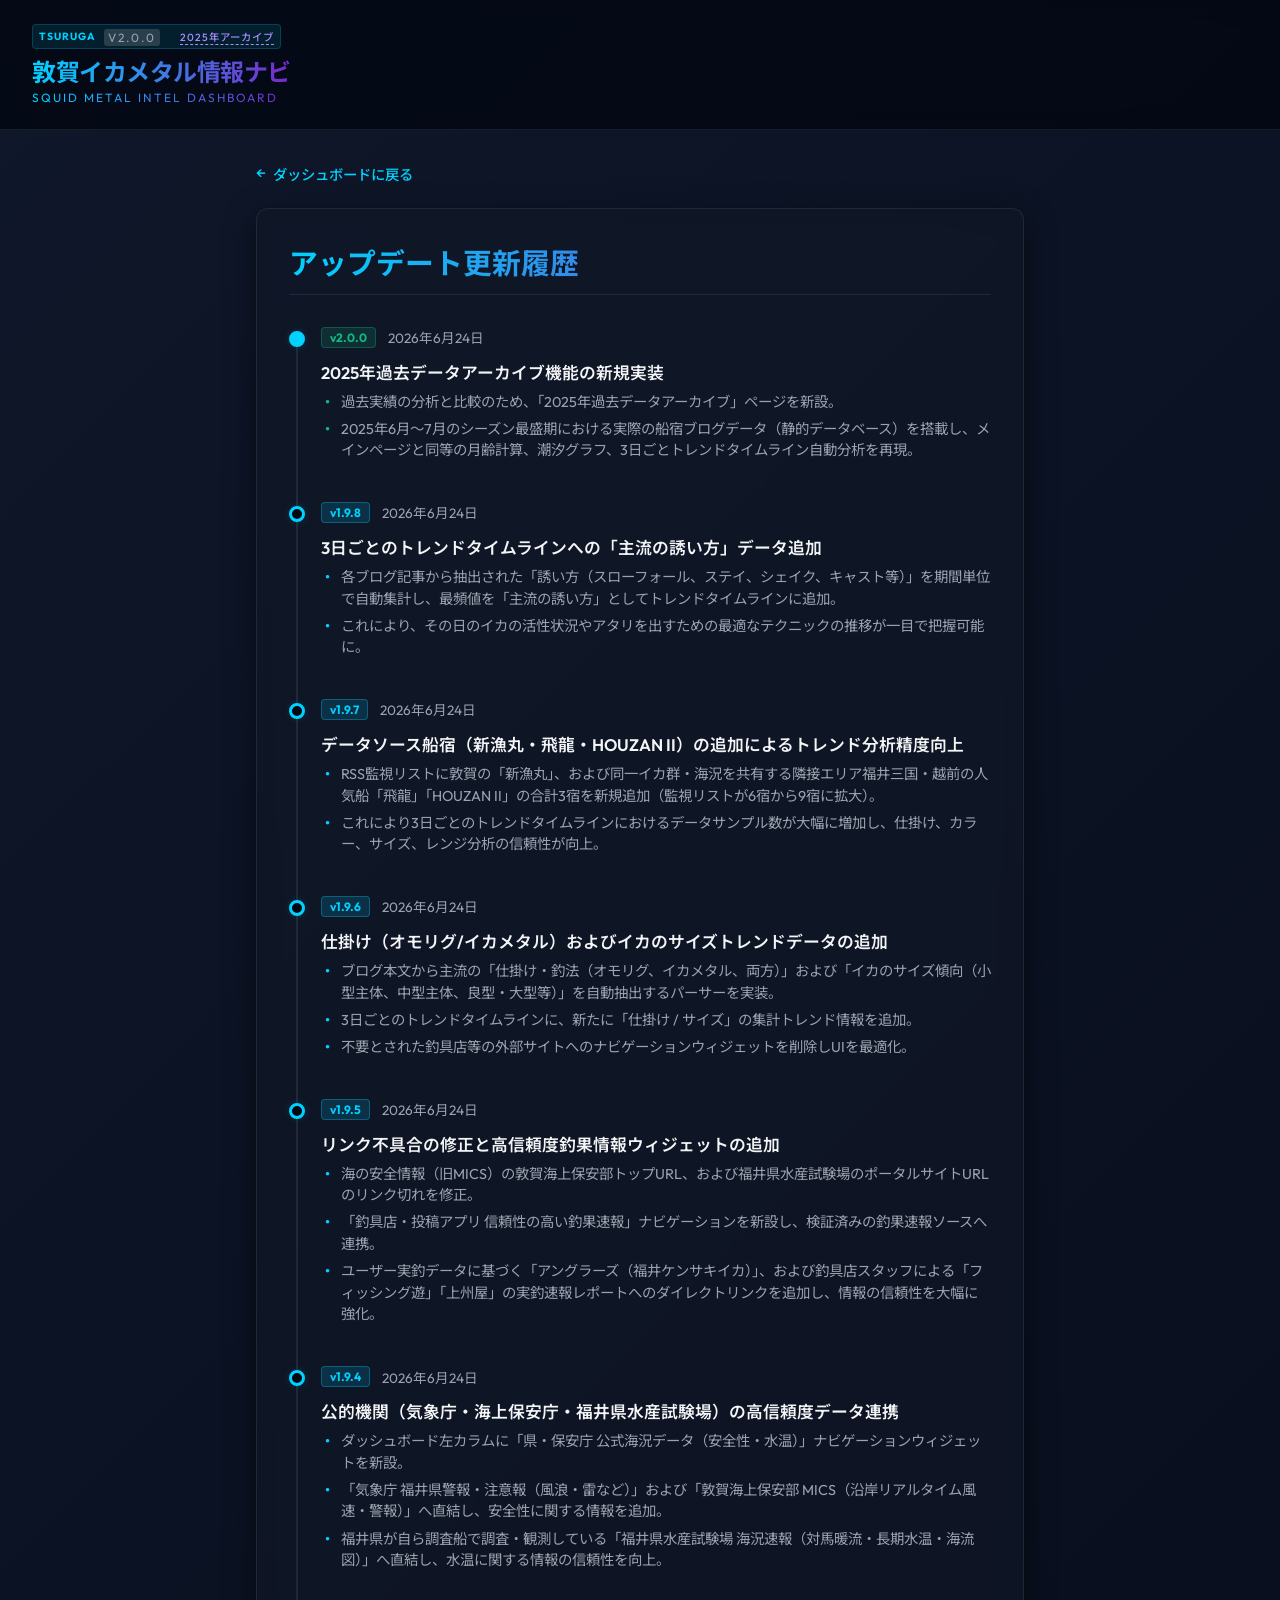
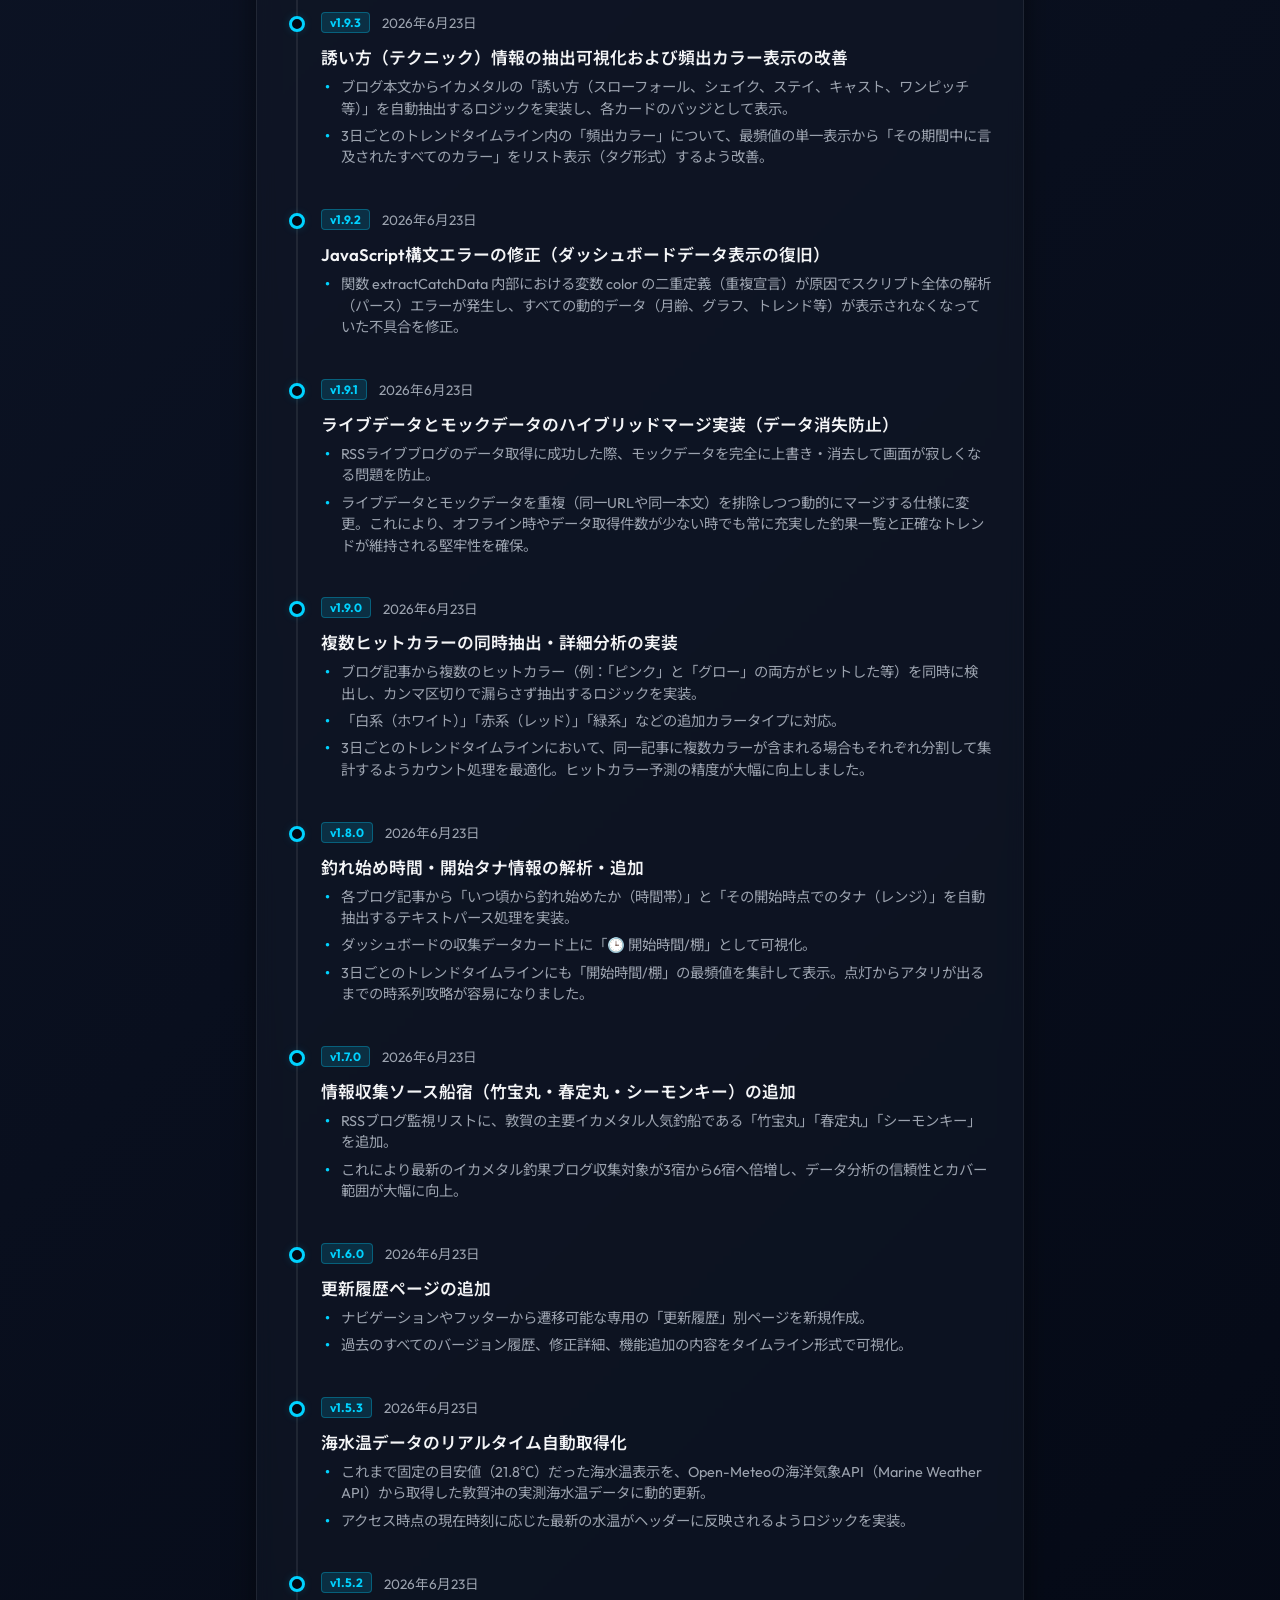
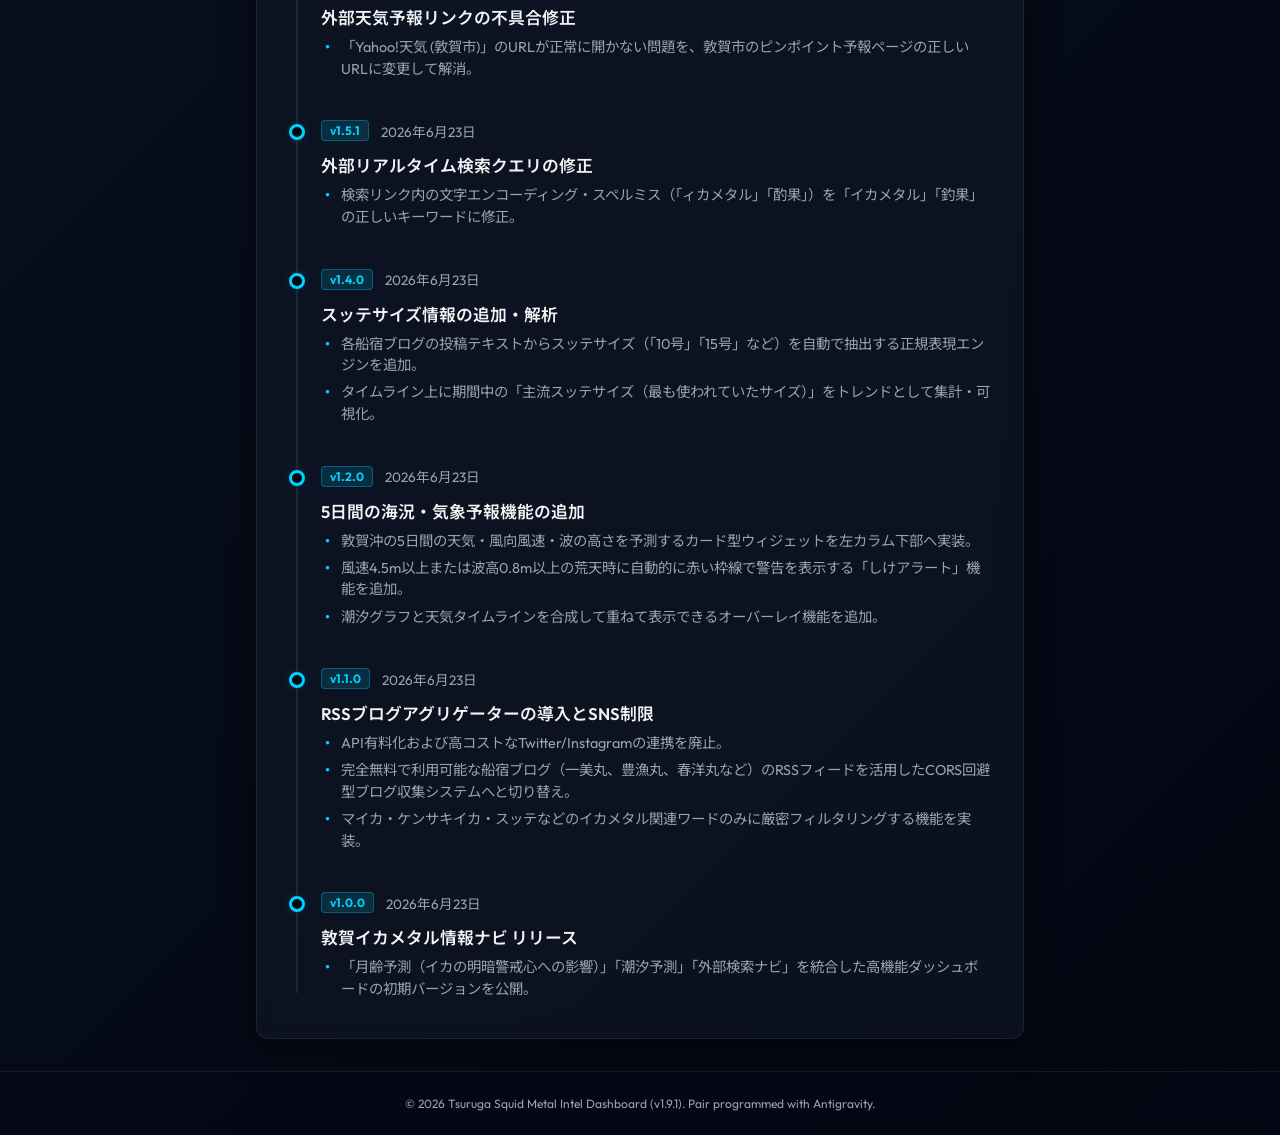
==== commit 0373e4e6: "Add files via upload" ====
--- a/changelog.html
+++ b/changelog.html
@@ -154,7 +154,10 @@
 <body class="dark-theme">
   <header class="app-header">
     <div class="header-logo-section">
-      <div class="header-badge">TSURUGA <span class="version-badge">v1.9.8</span></div>
+      <div class="header-badge">
+        TSURUGA <span class="version-badge">v2.0.0</span>
+        <a href="archive-2025.html" style="color: #a78bfa; text-decoration: none; margin-left: 12px; font-weight: 500; border-bottom: 1px dashed #a78bfa;">2025年アーカイブ</a>
+      </div>
       <h1>敦賀イカメタル情報ナビ <span>Squid Metal Intel Dashboard</span></h1>
     </div>
   </header>
@@ -170,8 +173,22 @@
       <h2 class="changelog-title">アップデート更新履歴</h2>
       
       <div class="timeline">
+        <!-- v2.0.0 -->
+        <div class="timeline-item latest">
+          <div class="timeline-marker"></div>
+          <div class="version-header">
+            <span class="ver-badge">v2.0.0</span>
+            <span class="ver-date">2026年6月24日</span>
+          </div>
+          <div class="ver-summary">2025年過去データアーカイブ機能の新規実装</div>
+          <ul class="ver-details">
+            <li>過去実績の分析と比較のため、「2025年過去データアーカイブ」ページを新設。</li>
+            <li>2025年6月〜7月のシーズン最盛期における実際の船宿ブログデータ（静的データベース）を搭載し、メインページと同等の月齢計算、潮汐グラフ、3日ごとトレンドタイムライン自動分析を再現。</li>
+          </ul>
+        </div>
+
         <!-- v1.9.8 -->
-        <div class="timeline-item latest">
+        <div class="timeline-item">
           <div class="timeline-marker"></div>
           <div class="version-header">
             <span class="ver-badge">v1.9.8</span>
